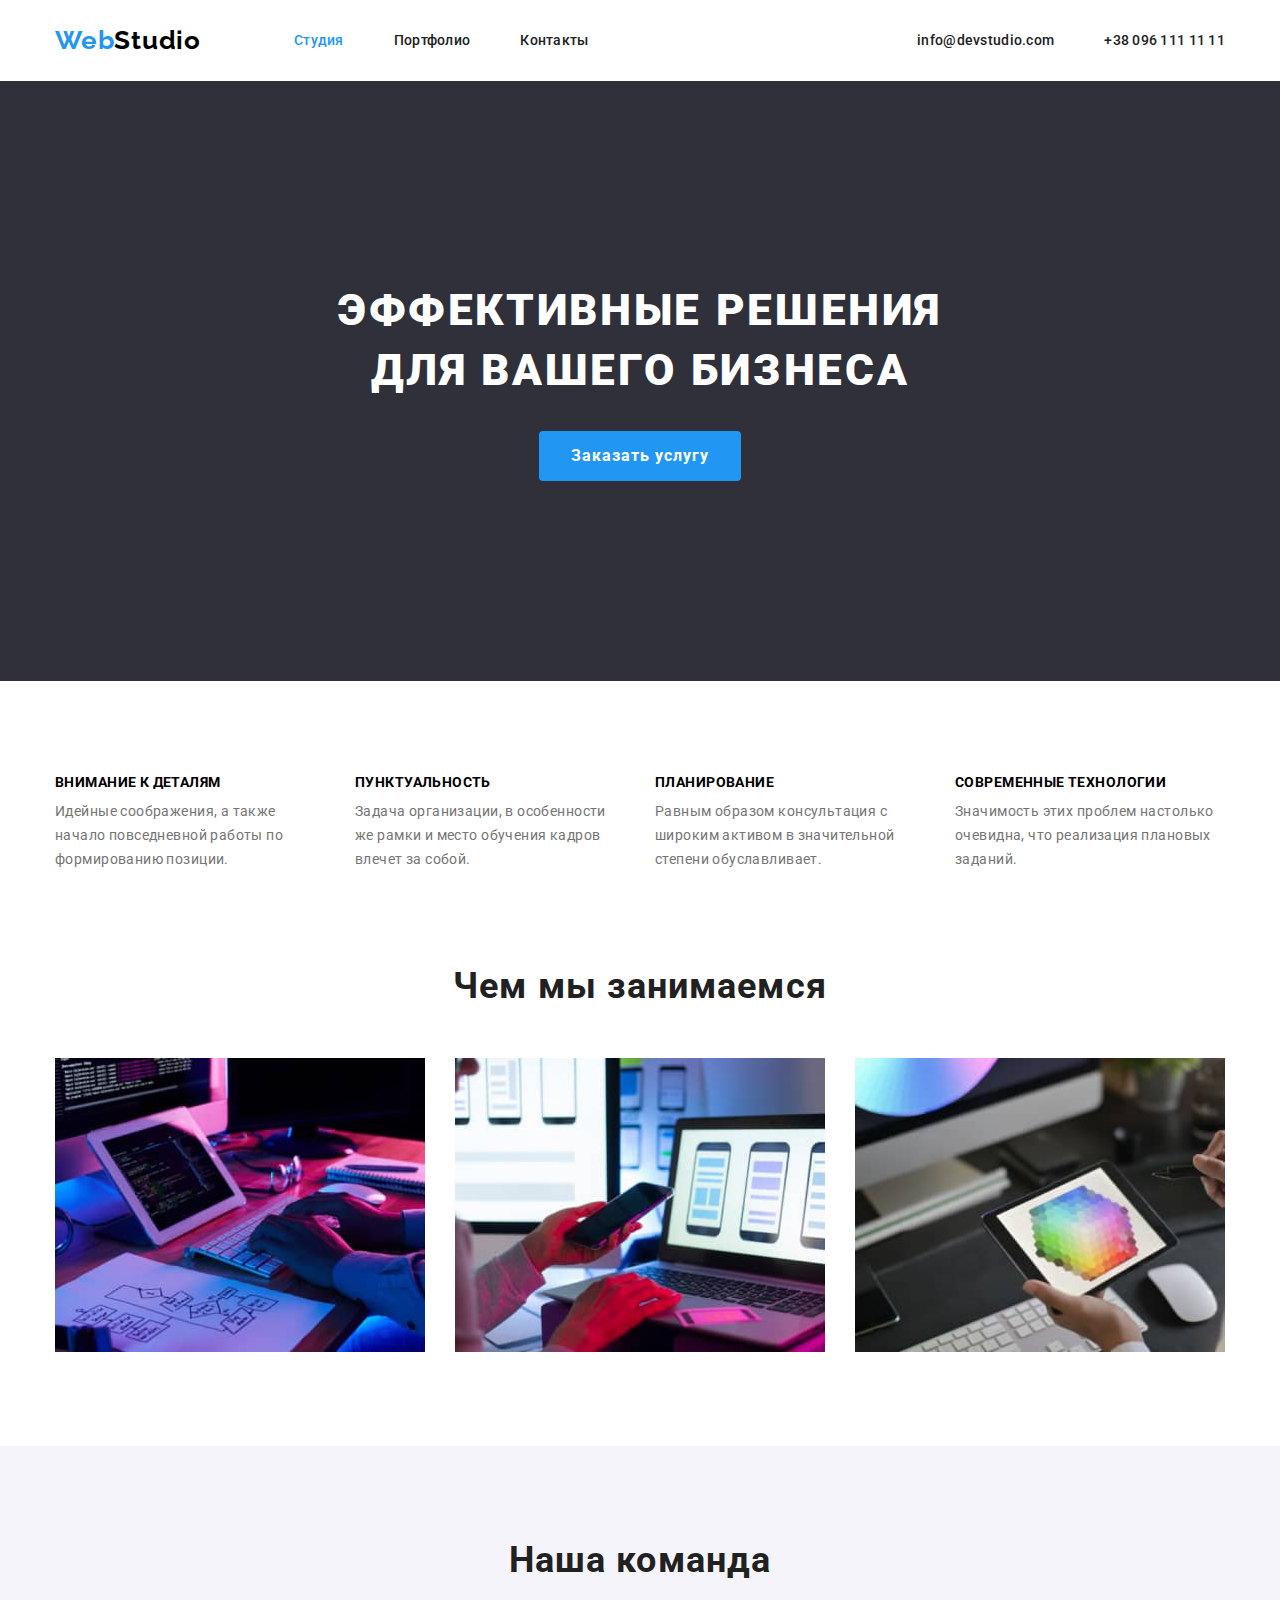
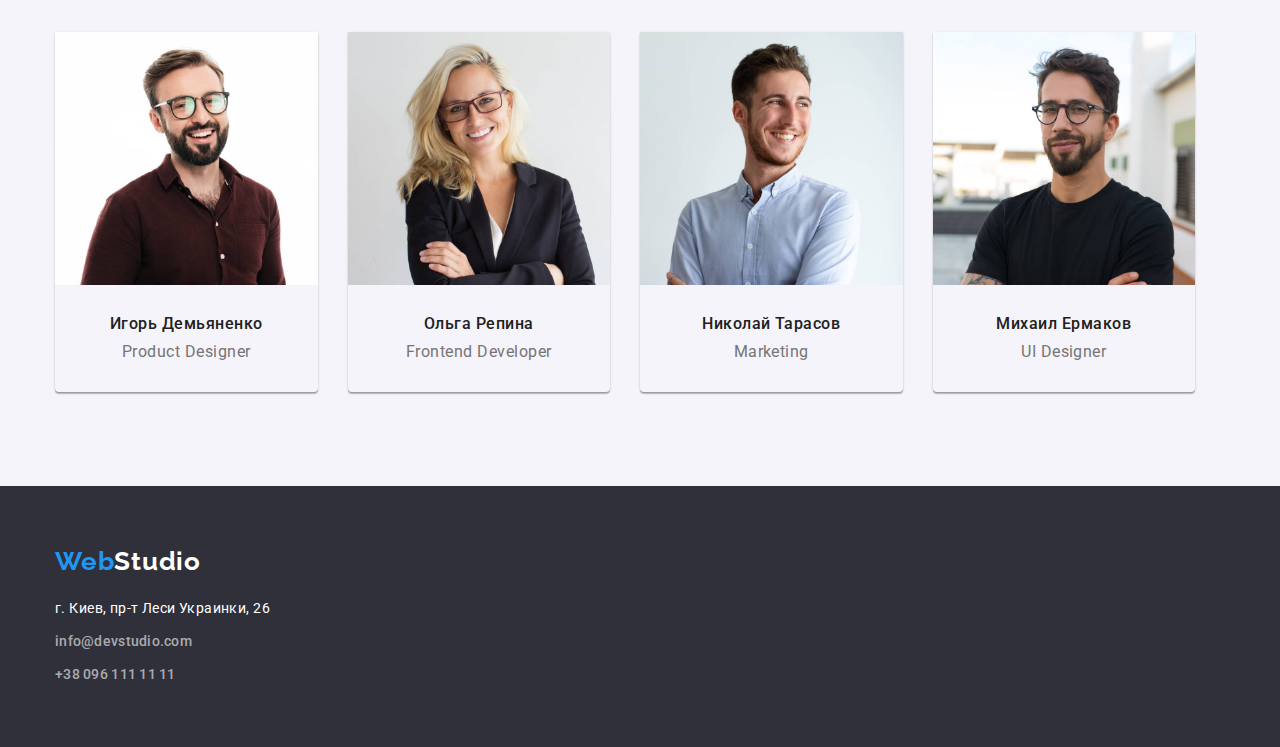
==== index.html @ ce27cbfb "copy files" ====
<!DOCTYPE html>
<html lang="ru">
  <head>
    <meta charset="UTF-8" />
    <meta http-equiv="X-UA-Compatible" content="IE=edge" />
    <meta name="viewport" content="width=device-width, initial-scale=1.0" />
    <link rel="preconnect" href="https://fonts.googleapis.com" />
    <link rel="preconnect" href="https://fonts.gstatic.com" crossorigin />
    <link
      href="https://fonts.googleapis.com/css2?family=Raleway:wght@700&family=Roboto:wght@400;500;700;900&display=swap"
      rel="stylesheet"
    />
    <title>Главная</title>
    <link
      rel="stylesheet"
      href="https://cdnjs.cloudflare.com/ajax/libs/modern-normalize/1.0.0/modern-normalize.min.css"
    />
    <link rel="stylesheet" href="./css/styles.css" />
  </head>
  <body class="body">
    <header class="header">
      <div class="container header_container">
        <a class="logo" lang="en" href="./index.html"
          ><span class="blue_logo">Web</span>Studio</a
        >

        <nav>
          <!-- Навигация -->
          <ul class="site_nav list">
            <li class="header_item">
              <a href="./index.html" class="link current">Студия</a>
            </li>
            <li class="header_item">
              <a href="./portfolio.html" class="link">Портфолио</a>
            </li>
            <li class="header_item"><a href="" class="link">Контакты</a></li>
          </ul>
        </nav>
        <div class="header_contacts">
          <ul class="site_nav list">
            <li class="header_mail">
              <a href="mailto:info@devstudio.com" class="link"
                >info@devstudio.com</a
              >
            </li>
            <li>
              <a href="tel:+380961111111" class="link">+38 096 111 11 11</a>
            </li>
          </ul>
        </div>
      </div>
    </header>
    <main>
      <!-- Герой  -->

      <section class="hero">
        <div class="container hero_container">
          <h1 class="hero_header">Эффективные решения для вашего бизнеса</h1>
          <button type="button" class="button">Заказать услугу</button>
        </div>
      </section>

      <!-- Особенности  -->

      <section class="features">
        <div class="container">
          <h2 class="visually-hidden">Наши преимущества</h2>
          <ul class="list feautures_list">
            <li class="feautures_item">
              <h3 class="header3 features_header">Внимание к деталям</h3>
              <p class="features_desc">
                Идейные соображения, а также начало повседневной работы по
                формированию позиции.
              </p>
            </li>
            <li class="feautures_item">
              <h3 class="header3 features_header">Пунктуальность</h3>
              <p class="features_desc">
                Задача организации, в особенности же рамки и место обучения
                кадров влечет за собой.
              </p>
            </li>
            <li class="feautures_item">
              <h3 class="header3 features_header">Планирование</h3>
              <p class="features_desc">
                Равным образом консультация с широким активом в значительной
                степени обуславливает.
              </p>
            </li>
            <li class="feautures_item">
              <h3 class="header3 features_header">Современные технологии</h3>
              <p class="features_desc">
                Значимость этих проблем настолько очевидна, что реализация
                плановых заданий.
              </p>
            </li>
          </ul>
        </div>
      </section>

      <!-- Услуги  -->

      <section class="services">
        <div class="container">
          <h2 class="header2">Чем мы занимаемся</h2>
          <ul class="list services_list">
            <li class="services_item">
              <img
                src="./images/service01.jpg"
                alt="Услуга 1"
                width="370"
                height="294"
              />
            </li>
            <li class="services_item">
              <img
                src="./images/service02.jpg"
                alt="Услуга 2"
                width="370"
                height="294"
              />
            </li>
            <li class="services_item">
              <img
                src="./images/service03.jpg"
                alt="Услуга 3"
                width="370"
                height="294"
              />
            </li>
          </ul>
        </div>
      </section>

      <!-- Команда  -->

      <section class="team">
        <div class="container team_section">
          <h2 class="header2">Наша команда</h2>
          <ul class="list team_list">
            <li class="team_list_item">
              <img
                src="./images/teamate01.jpg"
                alt="Teamate 1"
                width="270"
                height="260"
              />
              <div class="team_text">
                <h3 class="team_header">Игорь Демьяненко</h3>
                <p class="team_position">Product Designer</p>
              </div>
            </li>
            <li class="team_list_item">
              <img
                src="./images/teamate02.jpg"
                alt="Teamate 2"
                width="270"
                height="260"
              />
              <div class="team_text">
                <h3 class="team_header">Ольга Репина</h3>
                <p class="team_position">Frontend Developer</p>
              </div>
            </li>
            <li class="team_list_item">
              <img
                src="./images/teamate03.jpg"
                alt="Teamate 3"
                width="270"
                height="260"
              />
              <div class="team_text">
                <h3 class="team_header">Николай Тарасов</h3>
                <p class="team_position">Marketing</p>
              </div>
            </li>
            <li class="team_list_item">
              <img
                src="./images/teamate04.jpg"
                alt="Teamate 4"
                width="270"
                height="260"
              />
              <div class="team_text">
                <h3 class="team_header">Михаил Ермаков</h3>
                <p class="team_position">UI Designer</p>
              </div>
            </li>
          </ul>
        </div>
      </section>
    </main>

    <footer class="site_footer">
      <div class="container">
        <a class="logo" lang="en" href="./index.html"
          ><span class="blue_logo">Web</span>Studio</a
        >
        <address>
          <p class="address">г. Киев, пр-т Леси Украинки, 26</p>
        </address>
        <ul class="site_nav list footer_contacts">
          <li class="footer_contacts_item">
            <a href="mailto:info@devstudio.com" class="link"
              >info@devstudio.com</a
            >
          </li>
          <li>
            <a href="tel:+380961111111" class="link">+38 096 111 11 11</a>
          </li>
        </ul>
      </div>
    </footer>
  </body>
</html>
---- css/styles.css ----
:root {
  --white: #fff;
  --black: #000;
  --grey: #757575;
  --blue: #2196f3;
  --dark_bg: #2f303a;
  --dark_text: #212121;
  --button_grey: #f5f4fa;
}

p,
h1,
h2,
h3 {
  margin: 0;
}

ul {
  margin: 0;
  padding-left: 0;
}

img {
  display: block;
  max-width: 100%;
  height: auto;
}

/* common */

.body {
  color: var(--grey);
  font-family: roboto;
  font-size: 14px;
  font-weight: 400;
}

.list {
  list-style: none;
}

.visually-hidden {
  position: absolute;
  width: 1px;
  height: 1px;
  margin: -1px;
  padding: 0;
  overflow: hidden;
  border: 0;
  clip: rect(0 0 0 0);
}

.container {
  margin: 0 auto;
  padding-left: 15px;
  padding-right: 15px;
  width: 1200px;
  box-sizing: border-box;
}

/* header */

.logo {
  color: var(--black);
  font-family: raleway;
  font-size: 26px;
  font-weight: 700;
  text-decoration: none;
  font-style: normal;
  line-height: 1.19;
  letter-spacing: 0.03em;
  margin-right: 93px;
}

.blue_logo {
  color: var(--blue);
}

.header {
  display: flex;
}

.header_border {
  border-bottom: 1px solid #ececec;
}

.header_container {
  padding-top: 25px;
  padding-bottom: 25px;
  display: flex;
  align-items: center;
  padding-left: 15px;
  padding-right: 15px;
}

.header_item:not(:last-child) {
  margin-right: 50px;
}

.header_contacts {
  margin-left: auto;
}

.header_mail {
  margin-right: 50px;
}

.site_nav {
  font-style: normal;
  font-weight: 500;
  font-size: 14px;
  line-height: 1.71;
  letter-spacing: 0.02em;
  display: flex;
}

.site_nav .link {
  color: var(--dark_text);
  text-decoration: none;
}

.site_nav .link:hover,
.site_nav .link:focus {
  color: var(--blue);
}

.site_nav .link.current {
  color: var(--blue);
}

.hero_header {
  text-transform: uppercase;
  font-family: Roboto;
  font-style: normal;
  font-weight: 900;
  font-size: 44px;
  line-height: 1.36;
  letter-spacing: 0.06em;
  margin-bottom: 30px;
}

.header2 {
  color: var(--dark_text);
  font-style: normal;
  font-weight: 700;
  font-size: 36px;
  line-height: 1.16;
  text-align: center;
  letter-spacing: 0.03em;
  margin-bottom: 50px;
}

/* hero section */

.hero {
  background-color: var(--dark_bg);
  color: var(--white);
  padding-top: 200px;
  padding-bottom: 200px;
  text-align: center;
}

.hero_container {
  margin: 0 auto;
  max-width: 696px;
}

.button {
  padding: 10px 32px;
  font-style: normal;
  font-size: 16px;
  line-height: 1.87;
  text-align: center;
  letter-spacing: 0.06em;
  color: var(--white);
  background-color: var(--blue);
  font-weight: 700;
  cursor: pointer;
  border-radius: 4px;
  border-width: 0;
}

/* features section*/

.features {
  padding-top: 94px;
  min-width: 1170px;
  text-align: left;
  margin: 0 auto;
}

.features_header {
  margin-bottom: 10px;
}

.feautures_list {
  display: flex;
  margin-left: -30px;
}

.feautures_item {
  flex-basis: calc(100% / 4 * 30px);
  margin-left: 30px;
}

.header3 {
  color: var(--black);
  font-weight: 700;
  text-transform: uppercase;
  font-style: normal;
  font-size: 14px;
  line-height: 1.14;
  letter-spacing: 0.03em;
}

.features_desc {
  font-style: normal;
  font-weight: normal;
  font-size: 14px;
  line-height: 1.71;
  letter-spacing: 0.03em;
  max-width: 270px;
}

/* services */

.services {
  padding-top: 94px;
  padding-bottom: 94px;
}

.services_list {
  display: flex;
}

.services_item:not(:last-child) {
  margin-right: 30px;
}

/* team section */

.team {
  color: var(--grey);
  background-color: #f5f4fa;
  font-size: 16px;
  padding-top: 94px;
  padding-bottom: 94px;
}

/* .team_section {
} */

.team_list {
  display: flex;
}

.team_list_item {
  margin-right: 30px;
  width: calc((100% - 120px) / 4);
  box-shadow: 0px 1px 3px rgba(0, 0, 0, 0.12), 0px 1px 1px rgba(0, 0, 0, 0.14),
    0px 2px 1px rgba(0, 0, 0, 0.2);
  border-radius: 0px 0px 4px 4px;
}

.team_header {
  color: var(--dark_text);
  text-transform: none;
  font-style: normal;
  font-weight: 500;
  font-size: 16px;
  line-height: 1.18;
  text-align: center;
  letter-spacing: 0.03em;
  margin-bottom: 10px;
}

.team_position {
  color: var(--grey);
  font-style: normal;
  font-weight: 400;
  font-size: 16px;
  line-height: 1.18;
  text-align: center;
  letter-spacing: 0.03em;
}

.team .header3 {
  color: var(--dark_text);
  text-transform: none;
  font-size: 16px;
}

.team_text {
  padding: 30px;
}

/* footer section */

.site_footer {
  display: block;
  background-color: var(--dark_bg);
  color: var(--white);
  padding-top: 60px;
  padding-bottom: 60px;
}

.footer_contacts {
  display: block;
}

.footer_contacts_item {
  margin-bottom: 9px;
}

.site_footer .logo {
  color: var(--white);
}

.site_footer .link {
  color: rgba(255, 255, 255, 0.6);
  text-decoration: none;
}

.address {
  margin-top: 20px;
  margin-bottom: 9px;
  font-style: normal;
  font-weight: 400;
  font-size: 14px;
  line-height: 1.71;
  letter-spacing: 0.03em;
}

/* portfolio page */

.portfolio {
  padding-top: 94px;
  padding-bottom: 94px;
}

.port_buttons {
  display: flex;
  justify-content: center;
  margin-bottom: 50px;
}

.port_buttons_item:not(:last-child) {
  margin-right: 8px;
}

.port_button {
  color: var(--dark_text);
  background-color: var(--button_grey);
  font-family: Roboto;
  font-style: normal;
  font-weight: 500;
  font-size: 16px;
  line-height: 1.62;
  text-align: center;
  letter-spacing: 0.03em;
  cursor: pointer;
  border: 0px;
  border-radius: 4px;
  padding: 6px 22px 6px 22px;
}

.port_button.current {
  color: var(--white);
  background-color: var(--blue);
}

.gal_list {
  display: flex;
  flex-wrap: wrap;
  margin-left: -30px;
  margin-bottom: -30px;
}

.gal_list_item {
  box-sizing: border-box;
  margin-left: 30px;
  margin-bottom: 30px;
  flex-basis: calc((100% - 90px) / 3);
  border-left: 1px solid #eeeeee;
  border-right: 1px solid #eeeeee;
  border-bottom: 1px solid #eeeeee;
}

.gal_list_text {
  padding: 20px 24px;
}

.gal_header {
  font-style: normal;
  font-weight: 700;
  font-size: 16px;
  line-height: 2;
  letter-spacing: 0.03em;
  color: var(--dark_text);
}

.gal_sub_header {
  font-style: normal;
  font-weight: 400;
  font-size: 16px;
  line-height: 1.87;
  letter-spacing: 0.03em;
  color: var(--grey);
}
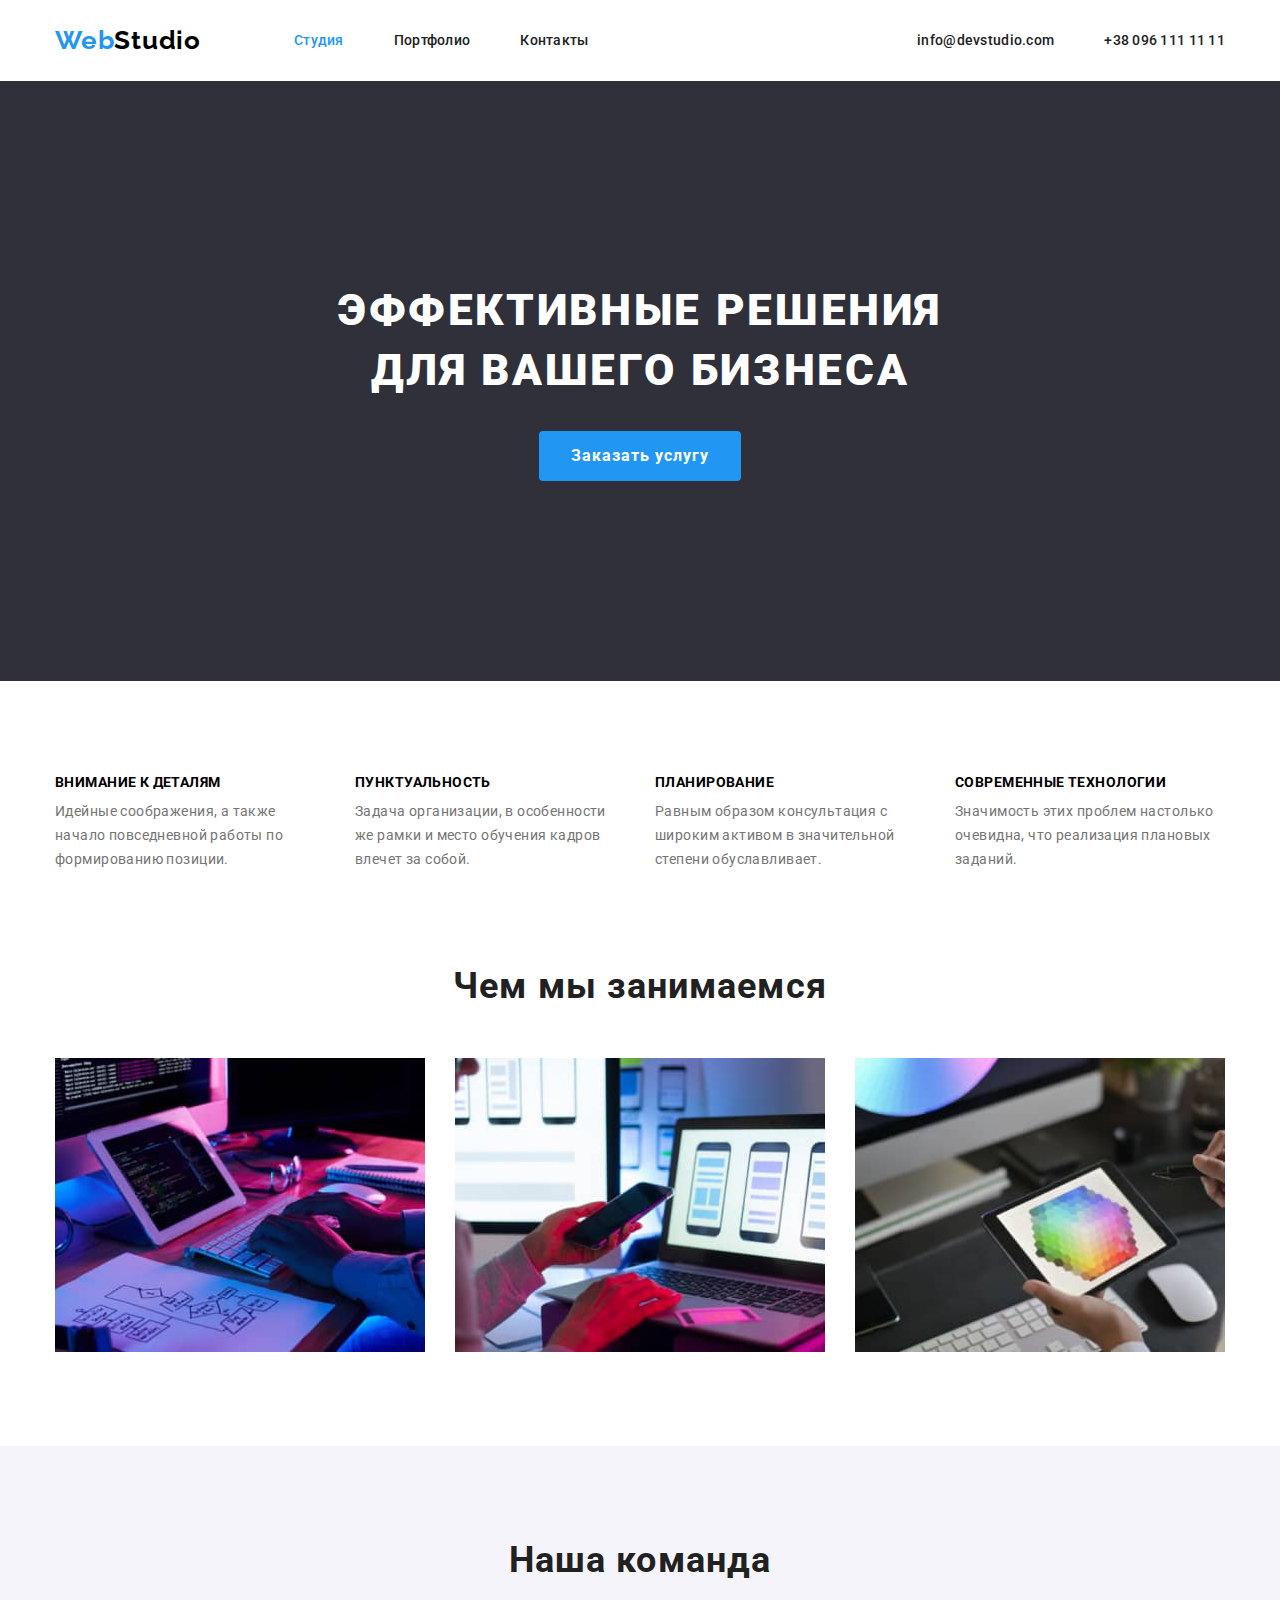
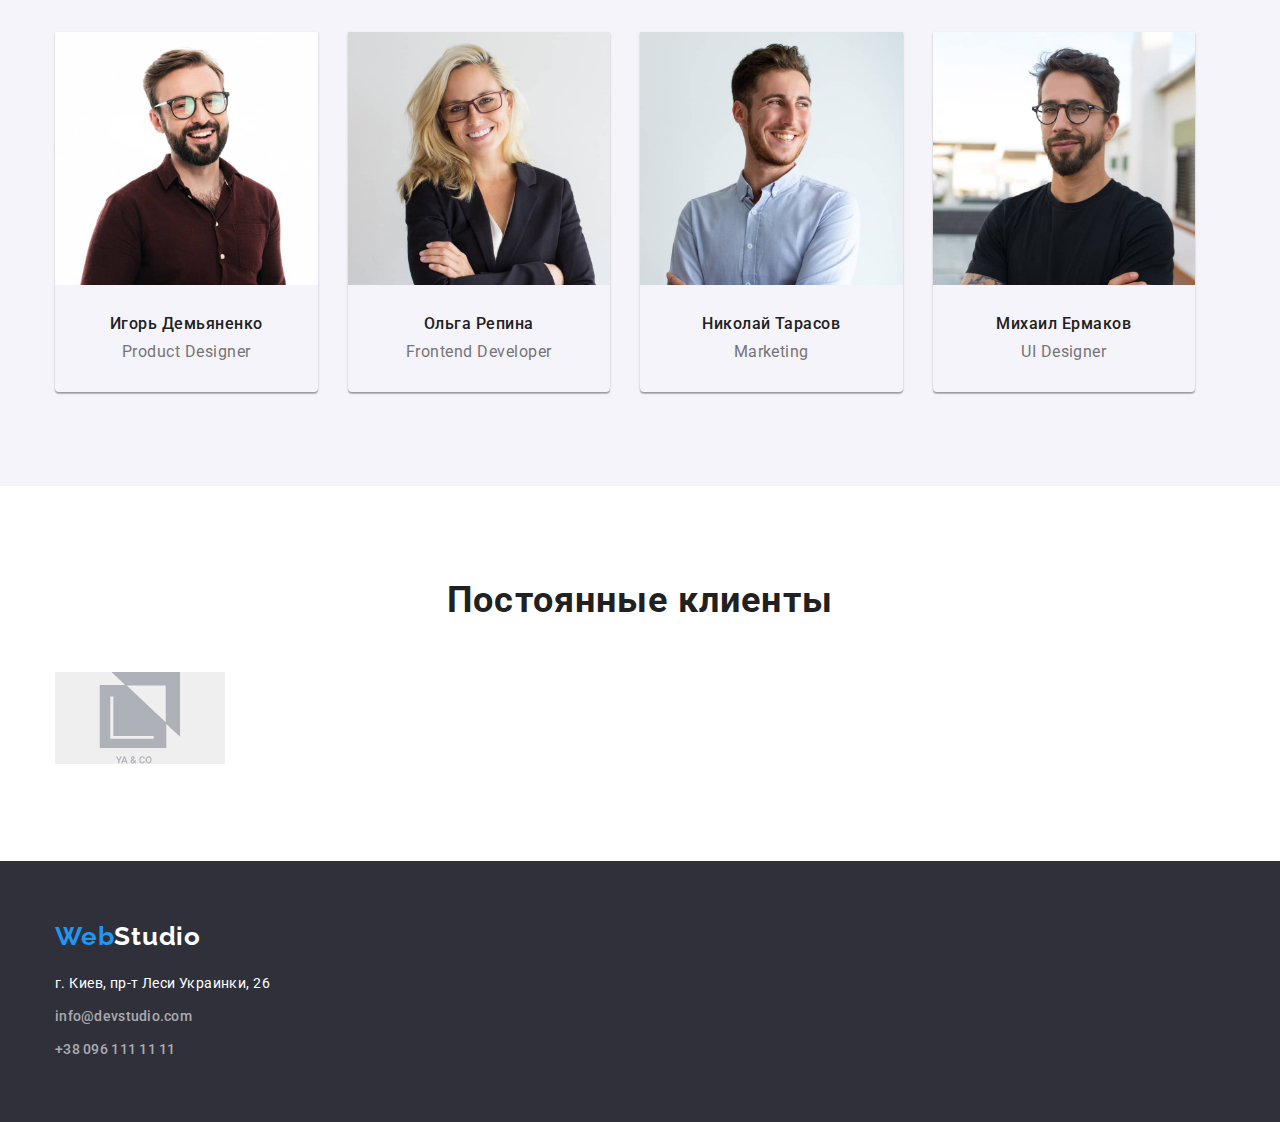
==== commit 8ab95c80: "save" ====
--- a/index.html
+++ b/index.html
@@ -191,6 +191,21 @@
       </section>
     </main>
 
+    <section class="clients">
+      <div class="container">
+        <h2 class="header2">Постоянные клиенты</h2>
+        <ul class="list">
+          <li>
+            <button type="button" class="client_button">
+              <svg class="client_icon" width="170px" height="92px">
+                <use href="./images/sprite.svg#icon-company01"></use>
+              </svg>
+            </button>
+          </li>
+        </ul>
+      </div>
+    </section>
+
     <footer class="site_footer">
       <div class="container">
         <a class="logo" lang="en" href="./index.html"
--- a/css/styles.css
+++ b/css/styles.css
@@ -294,6 +294,33 @@
   padding: 30px;
 }
 
+/* clients section */
+
+.clients {
+  padding-top: 94px;
+  padding-bottom: 94px;
+}
+
+.client_button {
+  padding: 0;
+  border: none;
+  width: 170px;
+  height: 92px;
+  color: aqua;
+  /* stroke: #afb1b8; */
+  /* border-radius: 50%; */
+  /* background-color: #fff; */
+}
+
+.client_button:hover,
+.client_button:focus {
+  columns: var(--blue);
+}
+
+.client_icon {
+  fill: currentColor;
+}
+
 /* footer section */
 
 .site_footer {
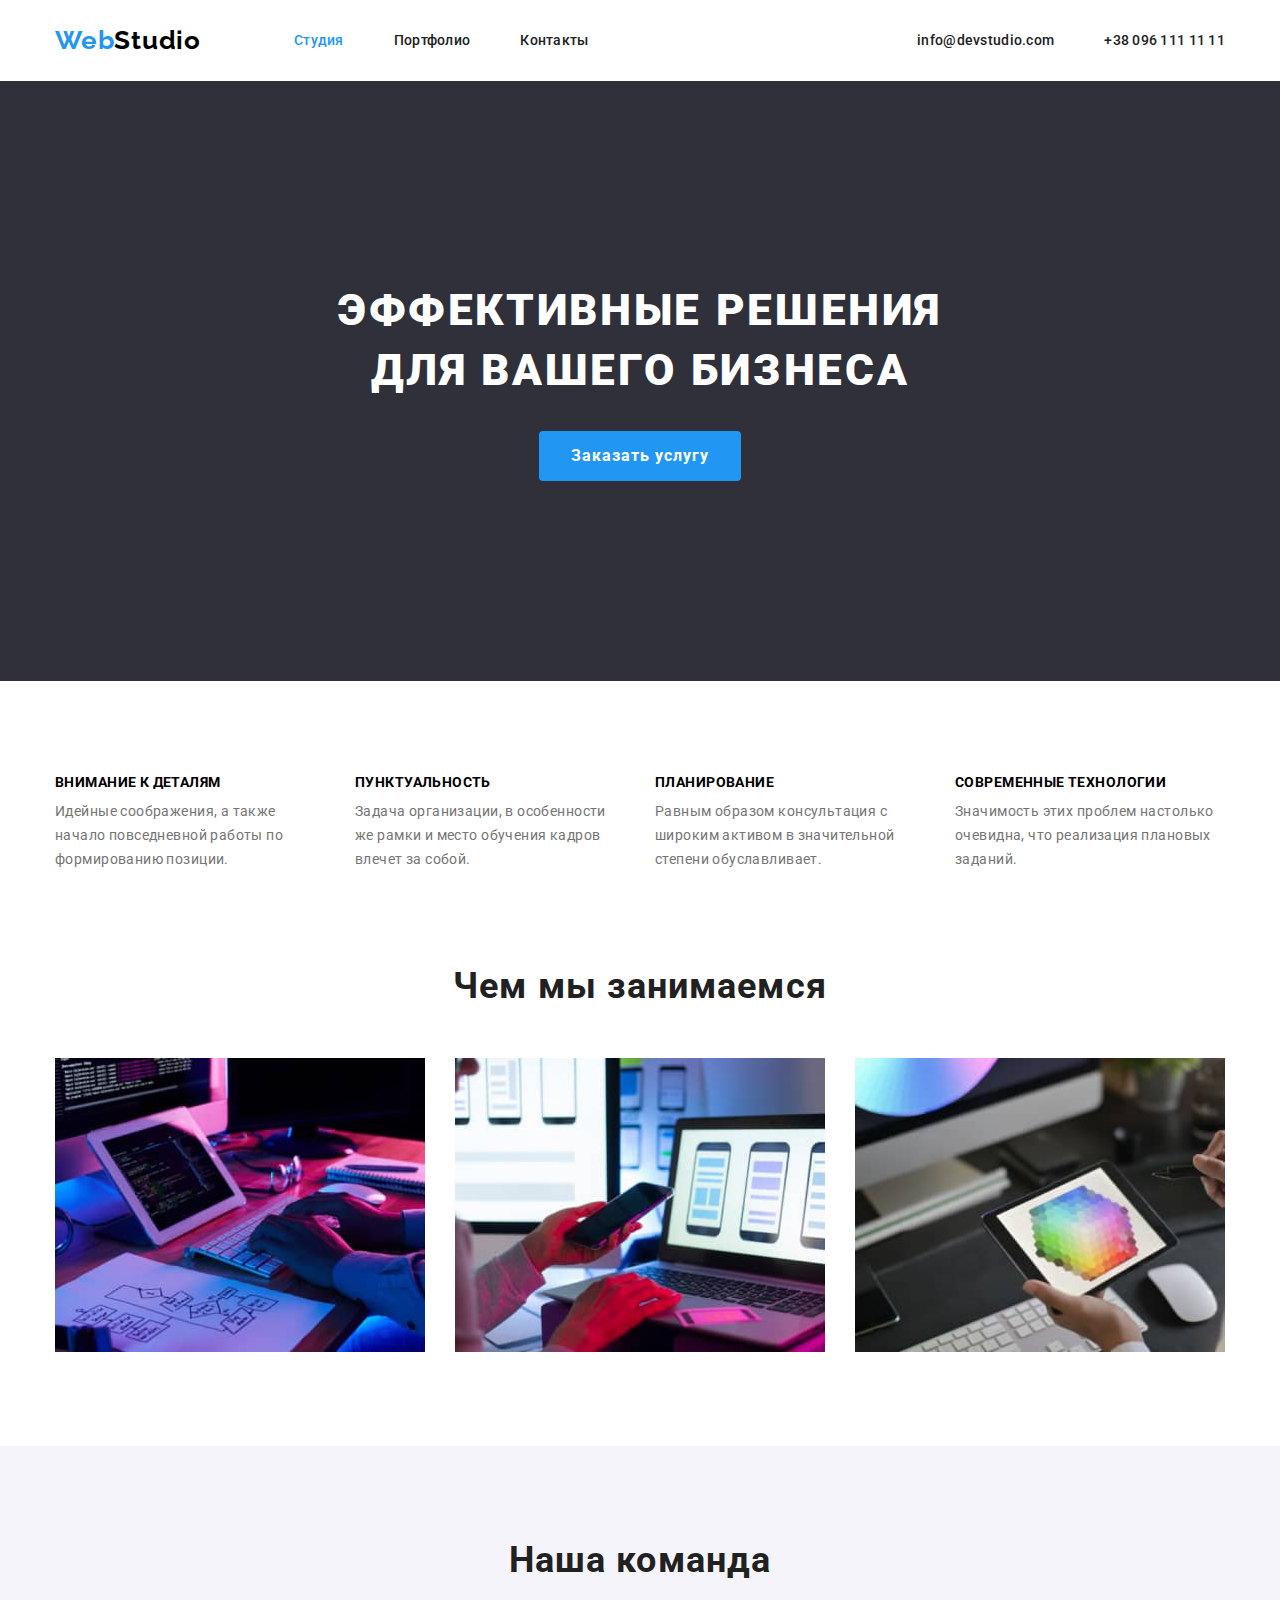
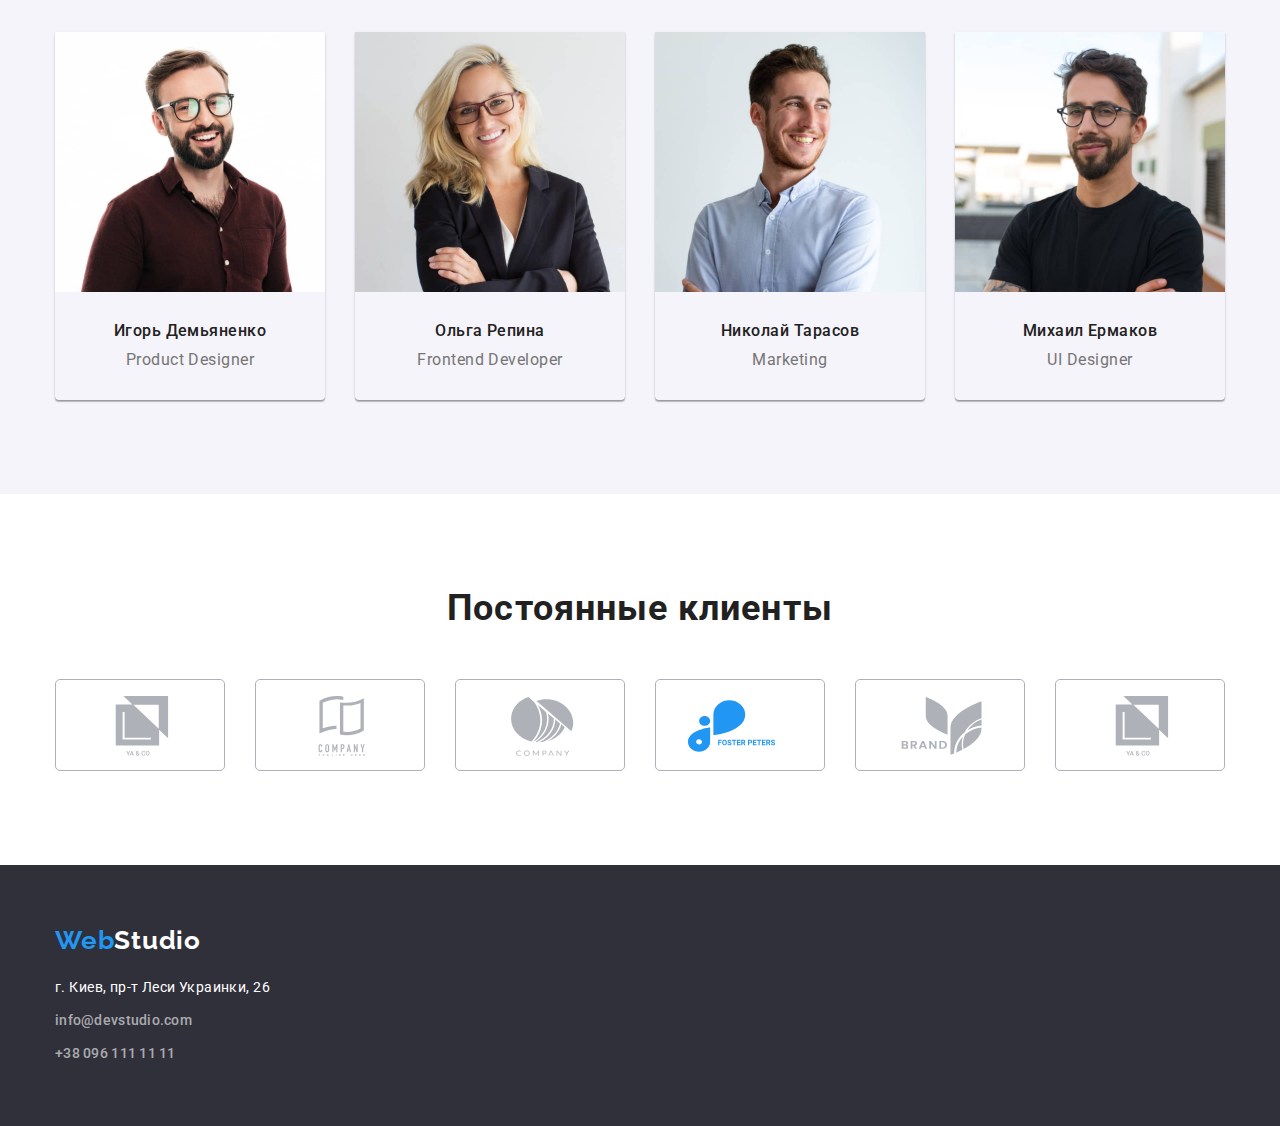
==== commit f10ce6fe: "team section fix" ====
--- a/index.html
+++ b/index.html
@@ -194,10 +194,45 @@
     <section class="clients">
       <div class="container">
         <h2 class="header2">Постоянные клиенты</h2>
-        <ul class="list">
-          <li>
-            <button type="button" class="client_button">
-              <svg class="client_icon" width="170px" height="92px">
+        <ul class="list clients_list">
+          <li class="clients-item">
+            <button class="client_button">
+              <svg class="client_icon" width="108px" height="60px">
+                <use href="./images/sprite.svg#icon-company01"></use>
+              </svg>
+            </button>
+          </li>
+          <li class="clients-item">
+            <button class="client_button">
+              <svg class="client_icon" width="108px" height="60px">
+                <use href="./images/sprite.svg#icon-company02"></use>
+              </svg>
+            </button>
+          </li>
+          <li class="clients-item">
+            <button class="client_button">
+              <svg class="client_icon" width="108px" height="60px">
+                <use href="./images/sprite.svg#icon-company03"></use>
+              </svg>
+            </button>
+          </li>
+          <li class="clients-item">
+            <button class="client_button">
+              <svg class="client_icon" width="108px" height="60px">
+                <use href="./images/sprite.svg#icon-company04"></use>
+              </svg>
+            </button>
+          </li>
+          <li class="clients-item">
+            <button class="client_button">
+              <svg class="client_icon" width="108px" height="60px">
+                <use href="./images/sprite.svg#icon-company05"></use>
+              </svg>
+            </button>
+          </li>
+          <li class="clients-item">
+            <button class="client_button">
+              <svg class="client_icon" width="108px" height="60px">
                 <use href="./images/sprite.svg#icon-company01"></use>
               </svg>
             </button>
--- a/css/styles.css
+++ b/css/styles.css
@@ -252,16 +252,20 @@
 
 .team_list {
   display: flex;
+  margin-right: -30px;
 }
 
 .team_list_item {
-  margin-right: 30px;
   width: calc((100% - 120px) / 4);
   box-shadow: 0px 1px 3px rgba(0, 0, 0, 0.12), 0px 1px 1px rgba(0, 0, 0, 0.14),
     0px 2px 1px rgba(0, 0, 0, 0.2);
   border-radius: 0px 0px 4px 4px;
 }
 
+.team_list_item:not(:last-child) {
+  margin-right: 30px;
+}
+
 .team_header {
   color: var(--dark_text);
   text-transform: none;
@@ -302,14 +306,26 @@
 }
 
 .client_button {
-  padding: 0;
-  border: none;
+  padding: 16px 32px;
   width: 170px;
   height: 92px;
-  color: aqua;
-  /* stroke: #afb1b8; */
-  /* border-radius: 50%; */
-  /* background-color: #fff; */
+  border: 1px solid #afb1b8;
+  border-radius: 5px;
+  background-color: #fff;
+  /* align-items: center;
+  justify-content: center;
+  
+  flex-direction: row;
+  
+   */
+}
+
+.clients_list {
+  display: flex;
+}
+
+.clients-item:not(:last-child) {
+  padding-right: 30px;
 }
 
 .client_button:hover,
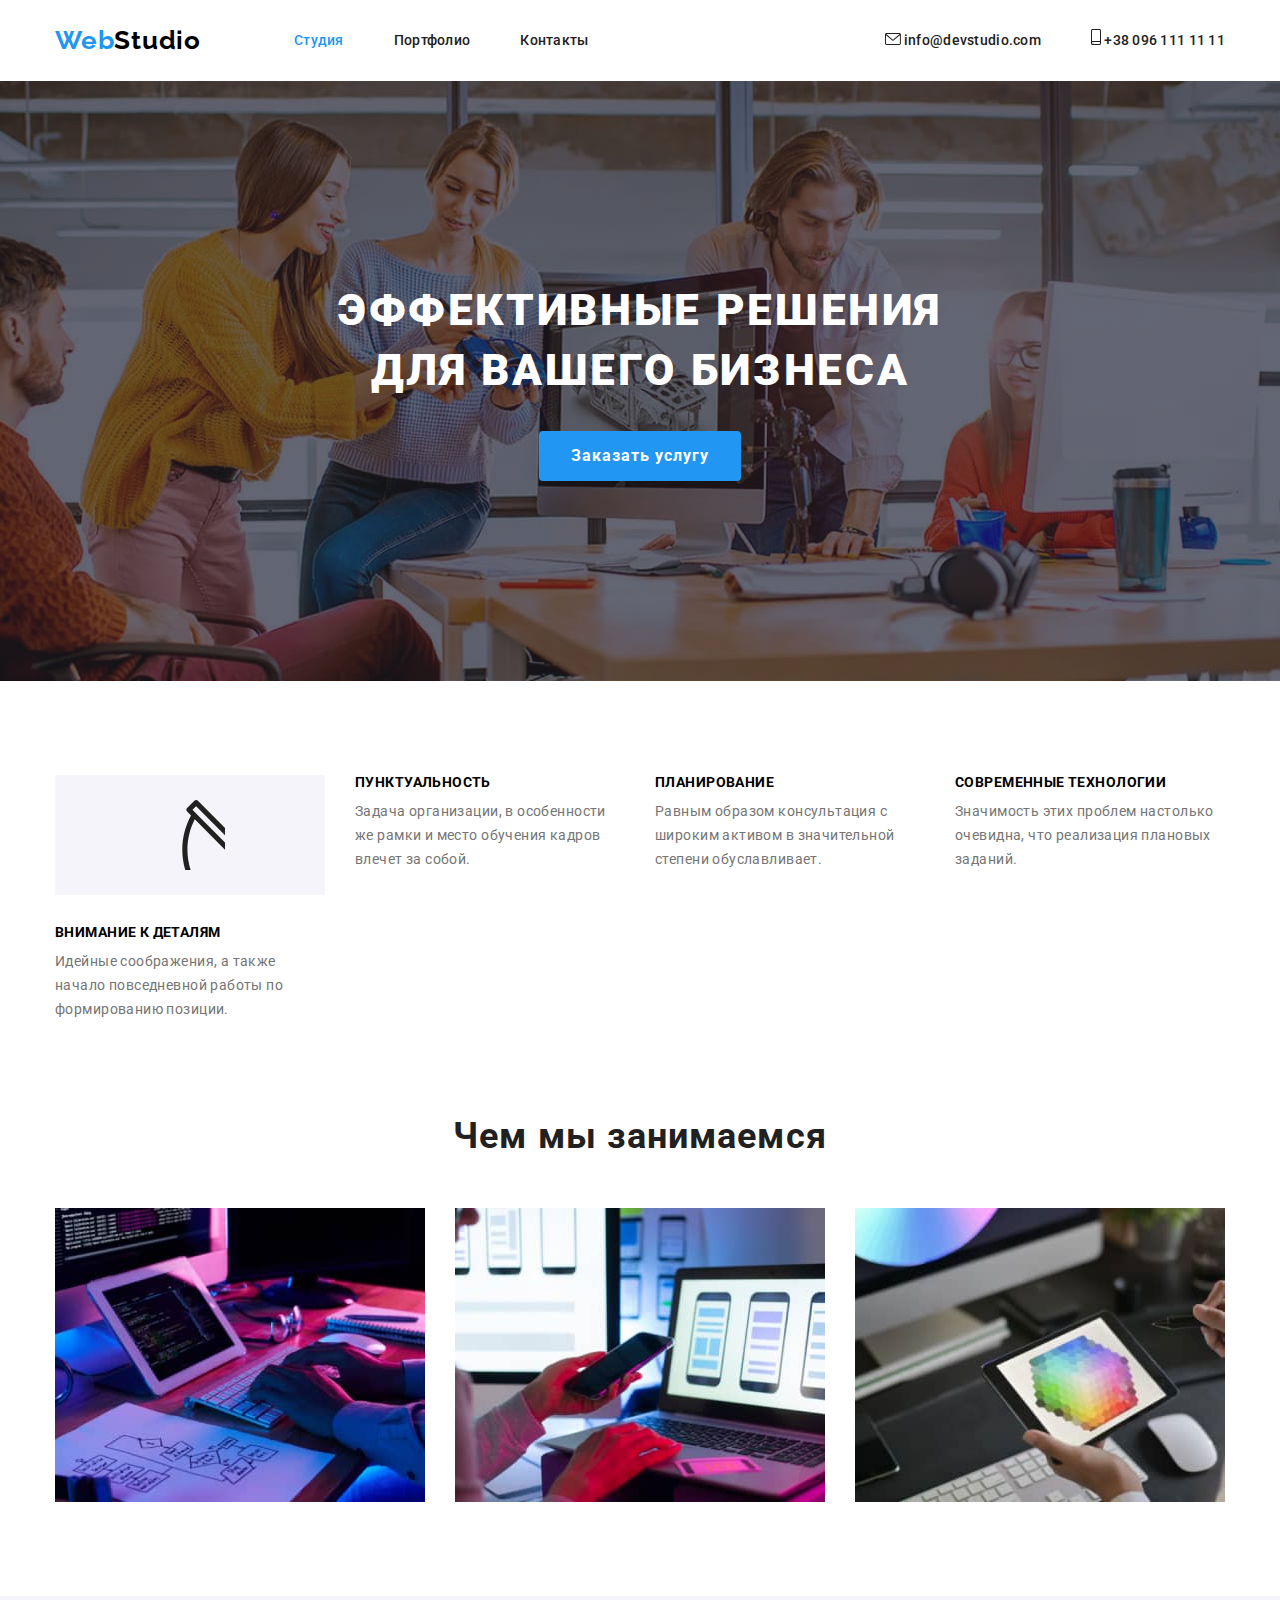
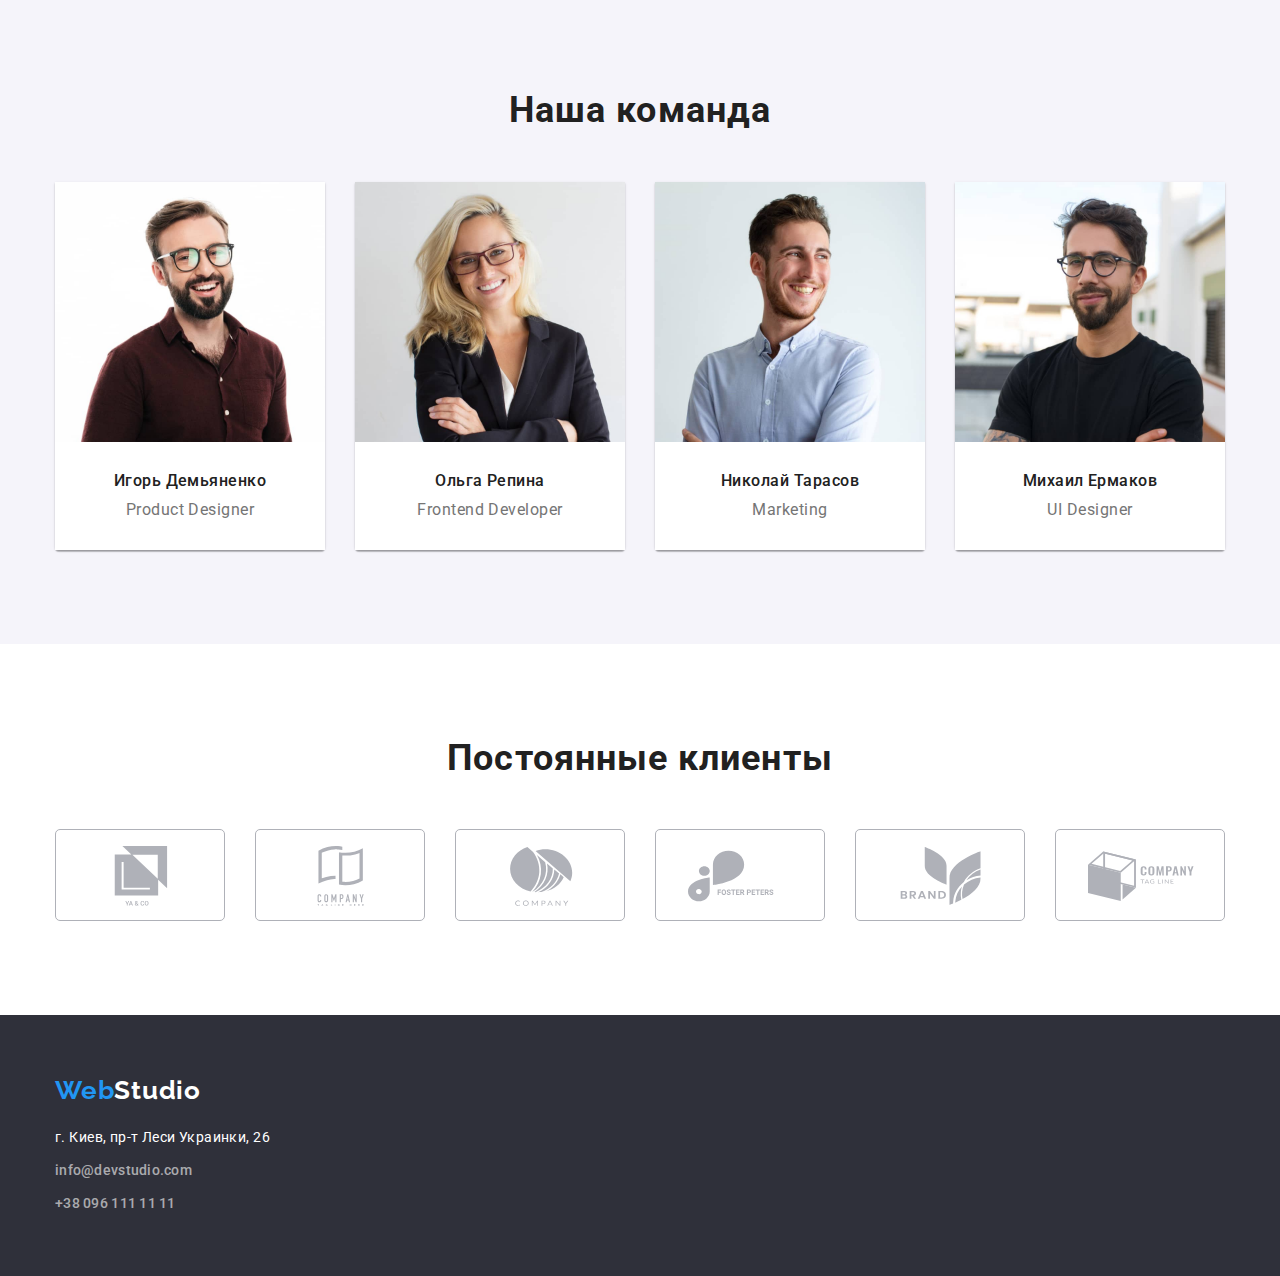
==== commit 9a820ced: "save" ====
--- a/index.html
+++ b/index.html
@@ -39,12 +39,20 @@
         <div class="header_contacts">
           <ul class="site_nav list">
             <li class="header_mail">
-              <a href="mailto:info@devstudio.com" class="link"
-                >info@devstudio.com</a
+              <a href="mailto:info@devstudio.com" class="link">
+                <svg class="header_mail_icon">
+                  <use href="./images/sprite.svg#icon-mail"></use>
+                </svg>
+                info@devstudio.com</a
               >
             </li>
-            <li>
-              <a href="tel:+380961111111" class="link">+38 096 111 11 11</a>
+            <li class="header_tel">
+              <a href="tel:+380961111111" class="link">
+                <svg class="header_tel_icon">
+                  <use href="./images/sprite.svg#icon-tel"></use>
+                </svg>
+                +38 096 111 11 11</a
+              >
             </li>
           </ul>
         </div>
@@ -64,9 +72,14 @@
 
       <section class="features">
         <div class="container">
-          <h2 class="visually-hidden">Наши преимущества</h2>
+          <h2 class="visually-hidden">Особенности</h2>
           <ul class="list feautures_list">
             <li class="feautures_item">
+              <div class="feauture_icon">
+                <svg width="70px" height="70px">
+                  <use href="./images/sprite.svg#icon-antenna-1"></use>
+                </svg>
+              </div>
               <h3 class="header3 features_header">Внимание к деталям</h3>
               <p class="features_desc">
                 Идейные соображения, а также начало повседневной работы по
@@ -195,45 +208,45 @@
       <div class="container">
         <h2 class="header2">Постоянные клиенты</h2>
         <ul class="list clients_list">
-          <li class="clients-item">
-            <button class="client_button">
-              <svg class="client_icon" width="108px" height="60px">
+          <li class="clients_item">
+            <button class="client_button" type="button">
+              <svg class="client_icon" width="106px" height="60px">
                 <use href="./images/sprite.svg#icon-company01"></use>
               </svg>
             </button>
           </li>
-          <li class="clients-item">
-            <button class="client_button">
-              <svg class="client_icon" width="108px" height="60px">
+          <li class="clients_item">
+            <button class="client_button">
+              <svg class="client_icon" width="106px" height="60px">
                 <use href="./images/sprite.svg#icon-company02"></use>
               </svg>
             </button>
           </li>
-          <li class="clients-item">
-            <button class="client_button">
-              <svg class="client_icon" width="108px" height="60px">
+          <li class="clients_item">
+            <button class="client_button">
+              <svg class="client_icon" width="106px" height="60px">
                 <use href="./images/sprite.svg#icon-company03"></use>
               </svg>
             </button>
           </li>
-          <li class="clients-item">
-            <button class="client_button">
-              <svg class="client_icon" width="108px" height="60px">
+          <li class="clients_item">
+            <button class="client_button">
+              <svg class="client_icon" width="106px" height="60px">
                 <use href="./images/sprite.svg#icon-company04"></use>
               </svg>
             </button>
           </li>
-          <li class="clients-item">
-            <button class="client_button">
-              <svg class="client_icon" width="108px" height="60px">
+          <li class="clients_item">
+            <button class="client_button">
+              <svg class="client_icon" width="106px" height="60px">
                 <use href="./images/sprite.svg#icon-company05"></use>
               </svg>
             </button>
           </li>
-          <li class="clients-item">
-            <button class="client_button">
-              <svg class="client_icon" width="108px" height="60px">
-                <use href="./images/sprite.svg#icon-company01"></use>
+          <li class="clients_item">
+            <button class="client_button">
+              <svg class="client_icon" width="106px" height="60px">
+                <use href="./images/sprite.svg#icon-company06"></use>
               </svg>
             </button>
           </li>
--- a/css/styles.css
+++ b/css/styles.css
@@ -2,6 +2,7 @@
   --white: #fff;
   --black: #000;
   --grey: #757575;
+  --icon_grey: #afb1b8;
   --blue: #2196f3;
   --dark_bg: #2f303a;
   --dark_text: #212121;
@@ -102,7 +103,31 @@
 }
 
 .header_mail {
+  display: inline-flex;
+  justify-content: center;
   margin-right: 50px;
+}
+
+.header_mail_icon {
+  display: inline-block;
+  content: "";
+  width: 16px;
+  height: 12px;
+  fill: currentColor;
+}
+
+.header_tel {
+  display: inline-flex;
+  justify-content: center;
+  align-items: center;
+}
+
+.header_tel_icon {
+  display: inline-block;
+  content: "";
+  width: 10px;
+  height: 16px;
+  fill: currentColor;
 }
 
 .site_nav {
@@ -153,7 +178,18 @@
 /* hero section */
 
 .hero {
+  background-image: linear-gradient(
+      rgba(47, 48, 58, 0.4),
+      rgba(47, 48, 58, 0.4)
+    ),
+    url(../images/hero_bg.jpg);
+  background-repeat: no-repeat;
+  background-position: center;
+  background-size: cover;
   background-color: var(--dark_bg);
+  margin-left: auto;
+  margin-right: auto;
+  max-width: 1600px;
   color: var(--white);
   padding-top: 200px;
   padding-bottom: 200px;
@@ -198,6 +234,16 @@
   margin-left: -30px;
 }
 
+.feauture_icon {
+  display: flex;
+  justify-content: center;
+  align-items: center;
+  width: 270px;
+  height: 120px;
+  margin-bottom: 30px;
+  background-color: var(--button_grey);
+}
+
 .feautures_item {
   flex-basis: calc(100% / 4 * 30px);
   margin-left: 30px;
@@ -296,6 +342,7 @@
 
 .team_text {
   padding: 30px;
+  background: var(--white);
 }
 
 /* clients section */
@@ -311,30 +358,29 @@
   height: 92px;
   border: 1px solid #afb1b8;
   border-radius: 5px;
-  background-color: #fff;
-  /* align-items: center;
+  fill: var(--icon_grey);
+  background-color: var(--white);
+  cursor: pointer;
+}
+
+.client_icon {
+  display: flex;
   justify-content: center;
-  
-  flex-direction: row;
-  
-   */
-}
-
-.clients_list {
-  display: flex;
-}
-
-.clients-item:not(:last-child) {
-  padding-right: 30px;
+  align-items: center;
 }
 
 .client_button:hover,
 .client_button:focus {
-  columns: var(--blue);
-}
-
-.client_icon {
-  fill: currentColor;
+  fill: var(--blue);
+  border: 1px solid var(--blue);
+}
+
+.clients_list {
+  display: flex;
+}
+
+.clients_item:not(:last-child) {
+  padding-right: 30px;
 }
 
 /* footer section */
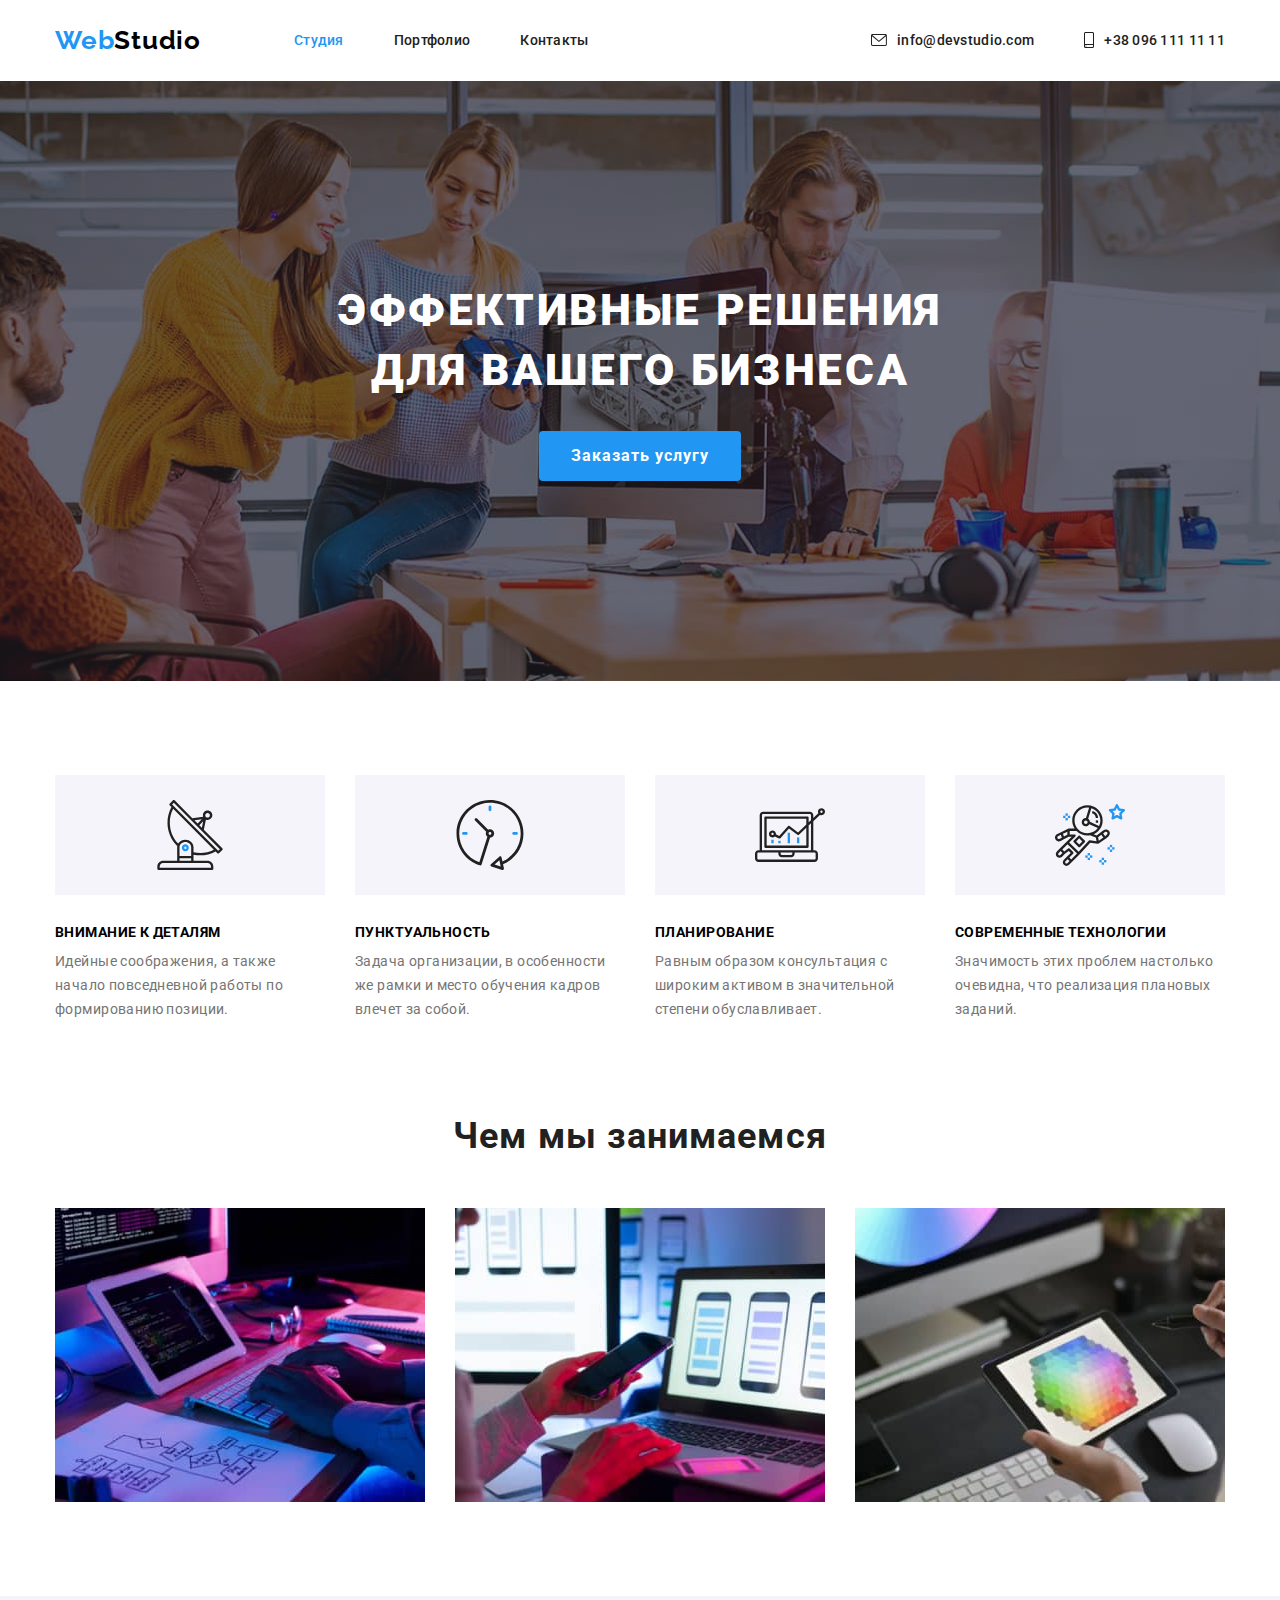
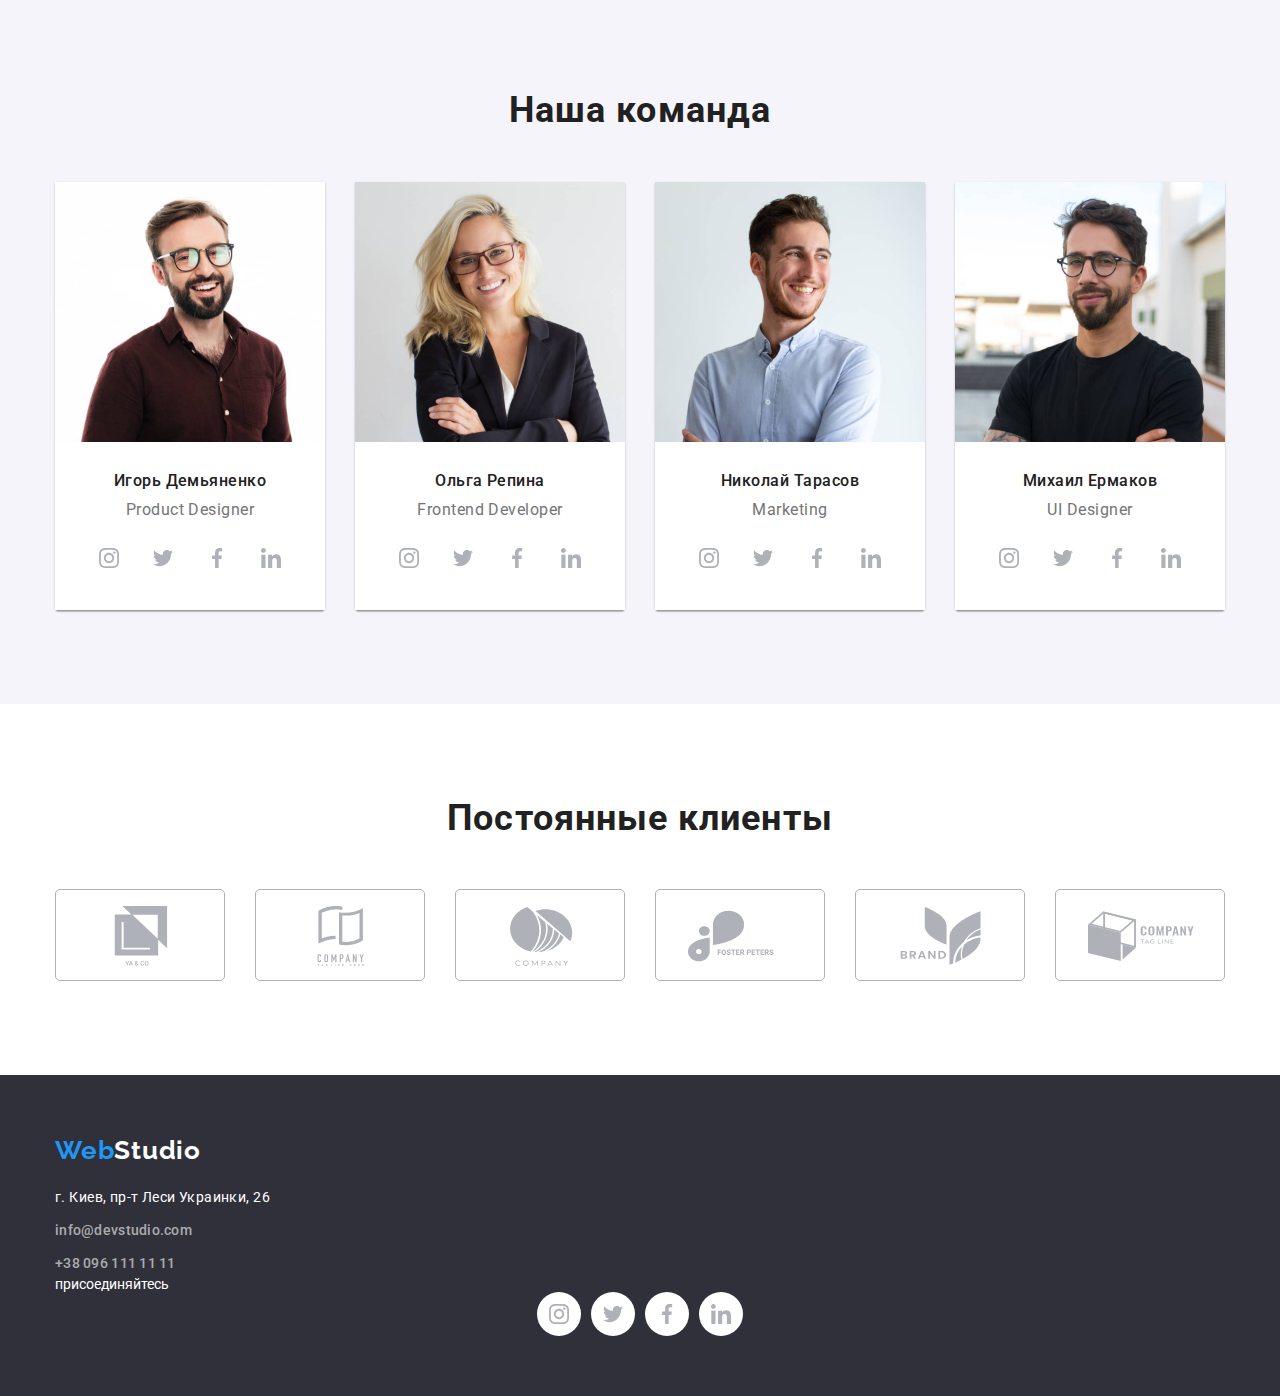
==== commit 4c30a8e3: "save" ====
--- a/index.html
+++ b/index.html
@@ -39,7 +39,7 @@
         <div class="header_contacts">
           <ul class="site_nav list">
             <li class="header_mail">
-              <a href="mailto:info@devstudio.com" class="link">
+              <a href="mailto:info@devstudio.com" class="link contacts_center">
                 <svg class="header_mail_icon">
                   <use href="./images/sprite.svg#icon-mail"></use>
                 </svg>
@@ -47,7 +47,7 @@
               >
             </li>
             <li class="header_tel">
-              <a href="tel:+380961111111" class="link">
+              <a href="tel:+380961111111" class="link contacts_center">
                 <svg class="header_tel_icon">
                   <use href="./images/sprite.svg#icon-tel"></use>
                 </svg>
@@ -75,8 +75,8 @@
           <h2 class="visually-hidden">Особенности</h2>
           <ul class="list feautures_list">
             <li class="feautures_item">
-              <div class="feauture_icon">
-                <svg width="70px" height="70px">
+              <div class="feauture_icon_container">
+                <svg class="feauture_icon">
                   <use href="./images/sprite.svg#icon-antenna-1"></use>
                 </svg>
               </div>
@@ -87,6 +87,11 @@
               </p>
             </li>
             <li class="feautures_item">
+              <div class="feauture_icon_container">
+                <svg class="feauture_icon">
+                  <use href="./images/sprite.svg#icon-clock-1"></use>
+                </svg>
+              </div>
               <h3 class="header3 features_header">Пунктуальность</h3>
               <p class="features_desc">
                 Задача организации, в особенности же рамки и место обучения
@@ -94,6 +99,11 @@
               </p>
             </li>
             <li class="feautures_item">
+              <div class="feauture_icon_container">
+                <svg class="feauture_icon">
+                  <use href="./images/sprite.svg#icon-diagram-1"></use>
+                </svg>
+              </div>
               <h3 class="header3 features_header">Планирование</h3>
               <p class="features_desc">
                 Равным образом консультация с широким активом в значительной
@@ -101,6 +111,11 @@
               </p>
             </li>
             <li class="feautures_item">
+              <div class="feauture_icon_container">
+                <svg class="feauture_icon">
+                  <use href="./images/sprite.svg#icon-astronaut-1"></use>
+                </svg>
+              </div>
               <h3 class="header3 features_header">Современные технологии</h3>
               <p class="features_desc">
                 Значимость этих проблем настолько очевидна, что реализация
@@ -161,6 +176,36 @@
               <div class="team_text">
                 <h3 class="team_header">Игорь Демьяненко</h3>
                 <p class="team_position">Product Designer</p>
+                <ul class="social_list list">
+                  <li class="social_item">
+                    <a href="" class="social_link link">
+                      <svg class="social_icon">
+                        <use href="./images/sprite.svg#icon-instagram"></use>
+                      </svg>
+                    </a>
+                  </li>
+                  <li class="social_item">
+                    <a href="" class="social_link link">
+                      <svg class="social_icon">
+                        <use href="./images/sprite.svg#icon-twitter"></use>
+                      </svg>
+                    </a>
+                  </li>
+                  <li class="social_item">
+                    <a href="" class="social_link link">
+                      <svg class="social_icon">
+                        <use href="./images/sprite.svg#icon-facebook"></use>
+                      </svg>
+                    </a>
+                  </li>
+                  <li class="social_item">
+                    <a href="" class="social_link link">
+                      <svg class="social_icon">
+                        <use href="./images/sprite.svg#icon-linkedin"></use>
+                      </svg>
+                    </a>
+                  </li>
+                </ul>
               </div>
             </li>
             <li class="team_list_item">
@@ -173,6 +218,36 @@
               <div class="team_text">
                 <h3 class="team_header">Ольга Репина</h3>
                 <p class="team_position">Frontend Developer</p>
+                <ul class="social_list list">
+                  <li class="social_item">
+                    <a href="" class="social_link link">
+                      <svg class="social_icon">
+                        <use href="./images/sprite.svg#icon-instagram"></use>
+                      </svg>
+                    </a>
+                  </li>
+                  <li class="social_item">
+                    <a href="" class="social_link link">
+                      <svg class="social_icon">
+                        <use href="./images/sprite.svg#icon-twitter"></use>
+                      </svg>
+                    </a>
+                  </li>
+                  <li class="social_item">
+                    <a href="" class="social_link link">
+                      <svg class="social_icon">
+                        <use href="./images/sprite.svg#icon-facebook"></use>
+                      </svg>
+                    </a>
+                  </li>
+                  <li class="social_item">
+                    <a href="" class="social_link link">
+                      <svg class="social_icon">
+                        <use href="./images/sprite.svg#icon-linkedin"></use>
+                      </svg>
+                    </a>
+                  </li>
+                </ul>
               </div>
             </li>
             <li class="team_list_item">
@@ -185,6 +260,36 @@
               <div class="team_text">
                 <h3 class="team_header">Николай Тарасов</h3>
                 <p class="team_position">Marketing</p>
+                <ul class="social_list list">
+                  <li class="social_item">
+                    <a href="" class="social_link link">
+                      <svg class="social_icon">
+                        <use href="./images/sprite.svg#icon-instagram"></use>
+                      </svg>
+                    </a>
+                  </li>
+                  <li class="social_item">
+                    <a href="" class="social_link link">
+                      <svg class="social_icon">
+                        <use href="./images/sprite.svg#icon-twitter"></use>
+                      </svg>
+                    </a>
+                  </li>
+                  <li class="social_item">
+                    <a href="" class="social_link link">
+                      <svg class="social_icon">
+                        <use href="./images/sprite.svg#icon-facebook"></use>
+                      </svg>
+                    </a>
+                  </li>
+                  <li class="social_item">
+                    <a href="" class="social_link link">
+                      <svg class="social_icon">
+                        <use href="./images/sprite.svg#icon-linkedin"></use>
+                      </svg>
+                    </a>
+                  </li>
+                </ul>
               </div>
             </li>
             <li class="team_list_item">
@@ -197,6 +302,36 @@
               <div class="team_text">
                 <h3 class="team_header">Михаил Ермаков</h3>
                 <p class="team_position">UI Designer</p>
+                <ul class="social_list list">
+                  <li class="social_item">
+                    <a href="" class="social_link link">
+                      <svg class="social_icon">
+                        <use href="./images/sprite.svg#icon-instagram"></use>
+                      </svg>
+                    </a>
+                  </li>
+                  <li class="social_item">
+                    <a href="" class="social_link link">
+                      <svg class="social_icon">
+                        <use href="./images/sprite.svg#icon-twitter"></use>
+                      </svg>
+                    </a>
+                  </li>
+                  <li class="social_item">
+                    <a href="" class="social_link link">
+                      <svg class="social_icon">
+                        <use href="./images/sprite.svg#icon-facebook"></use>
+                      </svg>
+                    </a>
+                  </li>
+                  <li class="social_item">
+                    <a href="" class="social_link link">
+                      <svg class="social_icon">
+                        <use href="./images/sprite.svg#icon-linkedin"></use>
+                      </svg>
+                    </a>
+                  </li>
+                </ul>
               </div>
             </li>
           </ul>
@@ -256,22 +391,57 @@
 
     <footer class="site_footer">
       <div class="container">
-        <a class="logo" lang="en" href="./index.html"
-          ><span class="blue_logo">Web</span>Studio</a
-        >
-        <address>
-          <p class="address">г. Киев, пр-т Леси Украинки, 26</p>
-        </address>
-        <ul class="site_nav list footer_contacts">
-          <li class="footer_contacts_item">
-            <a href="mailto:info@devstudio.com" class="link"
-              >info@devstudio.com</a
-            >
-          </li>
-          <li>
-            <a href="tel:+380961111111" class="link">+38 096 111 11 11</a>
-          </li>
-        </ul>
+        <div class="footer_contacts">
+          <a class="logo" lang="en" href="./index.html"
+            ><span class="blue_logo">Web</span>Studio</a
+          >
+          <address>
+            <p class="address">г. Киев, пр-т Леси Украинки, 26</p>
+          </address>
+          <ul class="site_nav list footer_contacts">
+            <li class="footer_contacts_item">
+              <a href="mailto:info@devstudio.com" class="link"
+                >info@devstudio.com</a
+              >
+            </li>
+            <li>
+              <a href="tel:+380961111111" class="link">+38 096 111 11 11</a>
+            </li>
+          </ul>
+        </div>
+        <div class="social_footer">
+          <p>присоединяйтесь</p>
+          <ul class="social_list list">
+            <li class="social_item">
+              <a href="" class="social_link link">
+                <svg class="social_icon">
+                  <use href="./images/sprite.svg#icon-instagram"></use>
+                </svg>
+              </a>
+            </li>
+            <li class="social_item">
+              <a href="" class="social_link link">
+                <svg class="social_icon">
+                  <use href="./images/sprite.svg#icon-twitter"></use>
+                </svg>
+              </a>
+            </li>
+            <li class="social_item">
+              <a href="" class="social_link link">
+                <svg class="social_icon">
+                  <use href="./images/sprite.svg#icon-facebook"></use>
+                </svg>
+              </a>
+            </li>
+            <li class="social_item">
+              <a href="" class="social_link link">
+                <svg class="social_icon">
+                  <use href="./images/sprite.svg#icon-linkedin"></use>
+                </svg>
+              </a>
+            </li>
+          </ul>
+        </div>
       </div>
     </footer>
   </body>
--- a/css/styles.css
+++ b/css/styles.css
@@ -102,9 +102,12 @@
   margin-left: auto;
 }
 
+.contacts_center {
+  display: flex;
+  align-items: center;
+}
+
 .header_mail {
-  display: inline-flex;
-  justify-content: center;
   margin-right: 50px;
 }
 
@@ -114,12 +117,7 @@
   width: 16px;
   height: 12px;
   fill: currentColor;
-}
-
-.header_tel {
-  display: inline-flex;
-  justify-content: center;
-  align-items: center;
+  margin-right: 10px;
 }
 
 .header_tel_icon {
@@ -128,6 +126,7 @@
   width: 10px;
   height: 16px;
   fill: currentColor;
+  margin-right: 10px;
 }
 
 .site_nav {
@@ -234,7 +233,7 @@
   margin-left: -30px;
 }
 
-.feauture_icon {
+.feauture_icon_container {
   display: flex;
   justify-content: center;
   align-items: center;
@@ -244,6 +243,11 @@
   background-color: var(--button_grey);
 }
 
+.feauture_icon {
+  width: 70px;
+  height: 70px;
+}
+
 .feautures_item {
   flex-basis: calc(100% / 4 * 30px);
   margin-left: 30px;
@@ -332,6 +336,7 @@
   line-height: 1.18;
   text-align: center;
   letter-spacing: 0.03em;
+  margin-bottom: 16px;
 }
 
 .team .header3 {
@@ -343,6 +348,46 @@
 .team_text {
   padding: 30px;
   background: var(--white);
+}
+
+.social_list {
+  display: flex;
+  justify-content: center;
+}
+
+.social_item {
+  width: 44px;
+  height: 44px;
+}
+
+.social_item + .social_item {
+  margin-left: 10px;
+}
+
+.social_link {
+  display: flex;
+  align-items: center;
+  justify-content: center;
+  width: 100%;
+  height: 100%;
+  border-radius: 50%;
+  background-color: var(--white);
+}
+
+.social_link:hover,
+.social_link:focus {
+  background-color: var(--blue);
+}
+
+.social_link:hover .social_icon,
+.social_link:focus .social_icon {
+  fill: var(--white);
+}
+
+.social_icon {
+  fill: var(--icon_grey);
+  width: 20px;
+  height: 20px;
 }
 
 /* clients section */
@@ -386,7 +431,6 @@
 /* footer section */
 
 .site_footer {
-  display: block;
   background-color: var(--dark_bg);
   color: var(--white);
   padding-top: 60px;
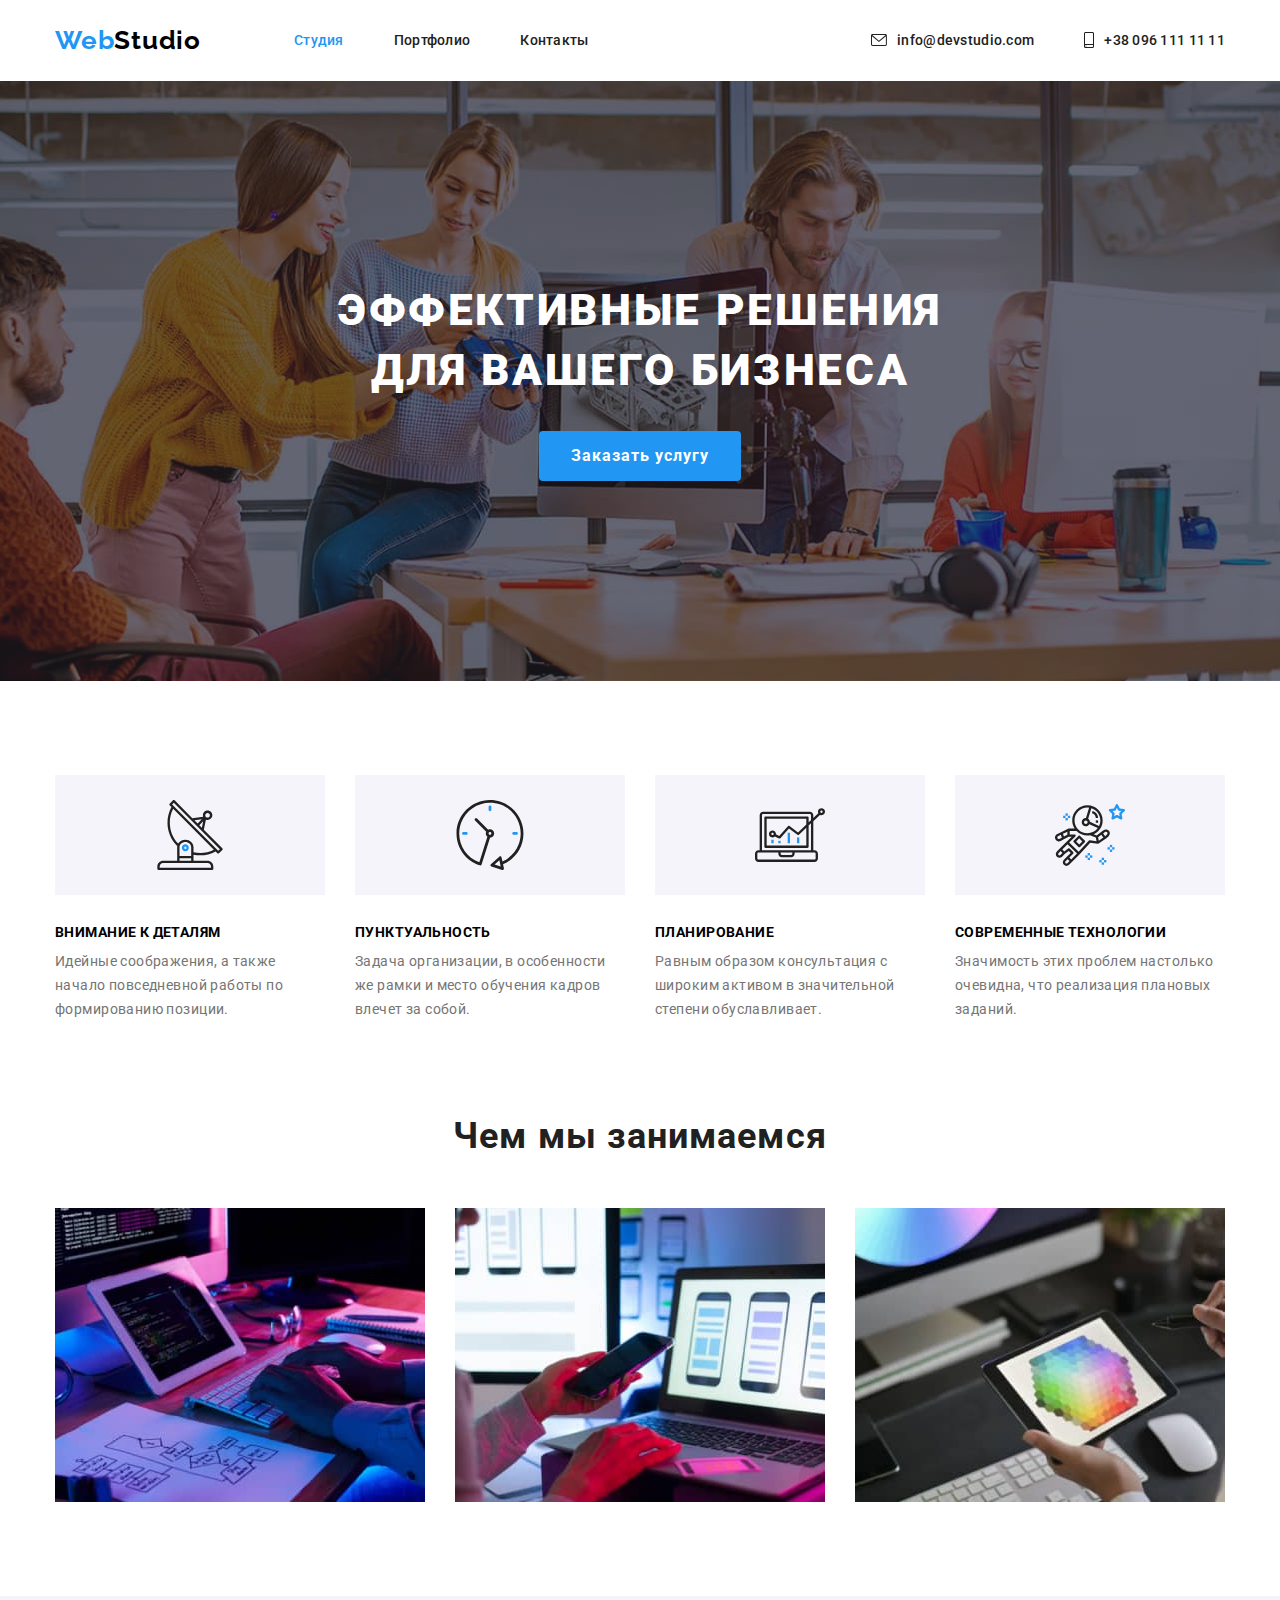
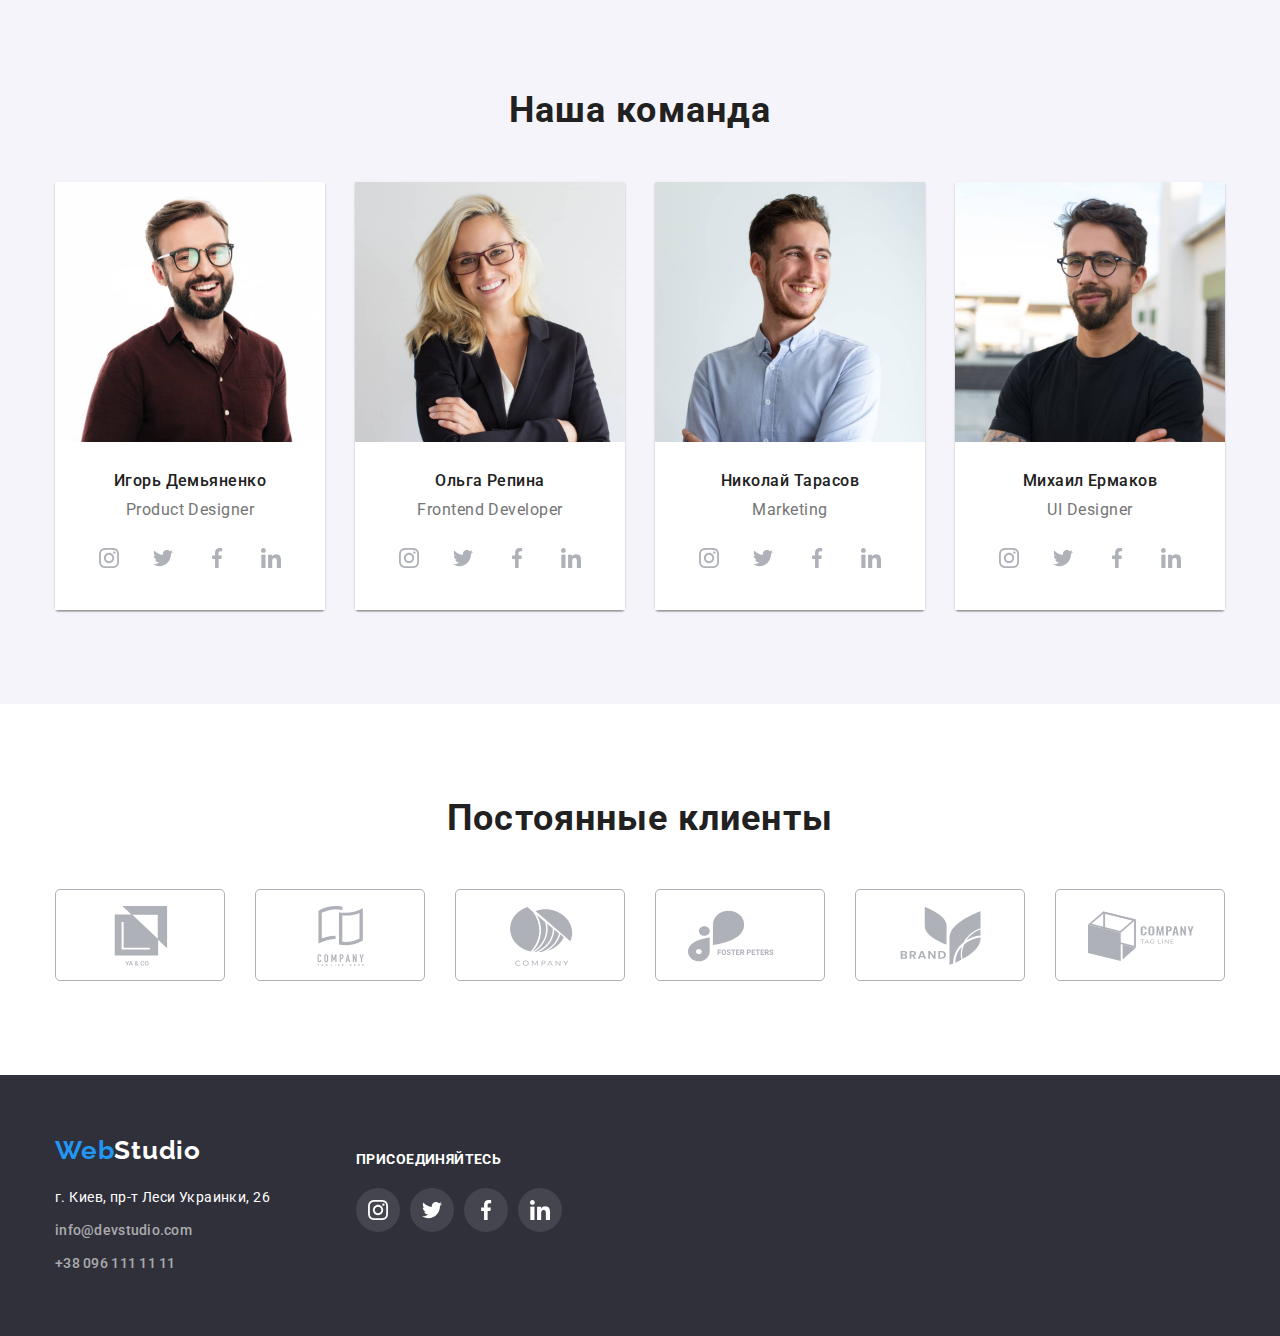
==== commit 923163c4: "main commit" ====
--- a/index.html
+++ b/index.html
@@ -410,7 +410,7 @@
           </ul>
         </div>
         <div class="social_footer">
-          <p>присоединяйтесь</p>
+          <p class="header3">присоединяйтесь</p>
           <ul class="social_list list">
             <li class="social_item">
               <a href="" class="social_link link">
--- a/css/styles.css
+++ b/css/styles.css
@@ -437,8 +437,38 @@
   padding-bottom: 60px;
 }
 
+.site_footer .container {
+  display: flex;
+}
+
+.social_footer .header3 {
+  display: block;
+  padding-top: 17px;
+  color: var(--white);
+  margin-bottom: 20px;
+}
+
 .footer_contacts {
   display: block;
+  width: 231px;
+  margin-right: 70px;
+}
+
+.social_footer {
+  width: 206px;
+}
+
+.social_footer .social_link {
+  background: rgba(255, 255, 255, 0.1);
+}
+
+.social_footer .social_icon {
+  fill: var(--white);
+}
+
+.social_footer .social_link:hover,
+.social_footer .social_link:focus {
+  background-color: var(--blue);
 }
 
 .footer_contacts_item {
@@ -500,6 +530,13 @@
 .port_button.current {
   color: var(--white);
   background-color: var(--blue);
+}
+
+.port_button:hover,
+.port_button:focus {
+  box-shadow: 0px 3px 1px rgba(0, 0, 0, 0.1), 0px 1px 2px rgba(0, 0, 0, 0.08),
+    0px 2px 2px rgba(0, 0, 0, 0.12);
+  cursor: pointer;
 }
 
 .gal_list {
@@ -519,6 +556,13 @@
   border-bottom: 1px solid #eeeeee;
 }
 
+.gal_list_link:hover,
+.gal_list_link:focus {
+  display: block;
+  box-shadow: 0px 1px 1px rgba(0, 0, 0, 0.12), 0px 4px 4px rgba(0, 0, 0, 0.06),
+    1px 4px 6px rgba(0, 0, 0, 0.16);
+}
+
 .gal_list_text {
   padding: 20px 24px;
 }
